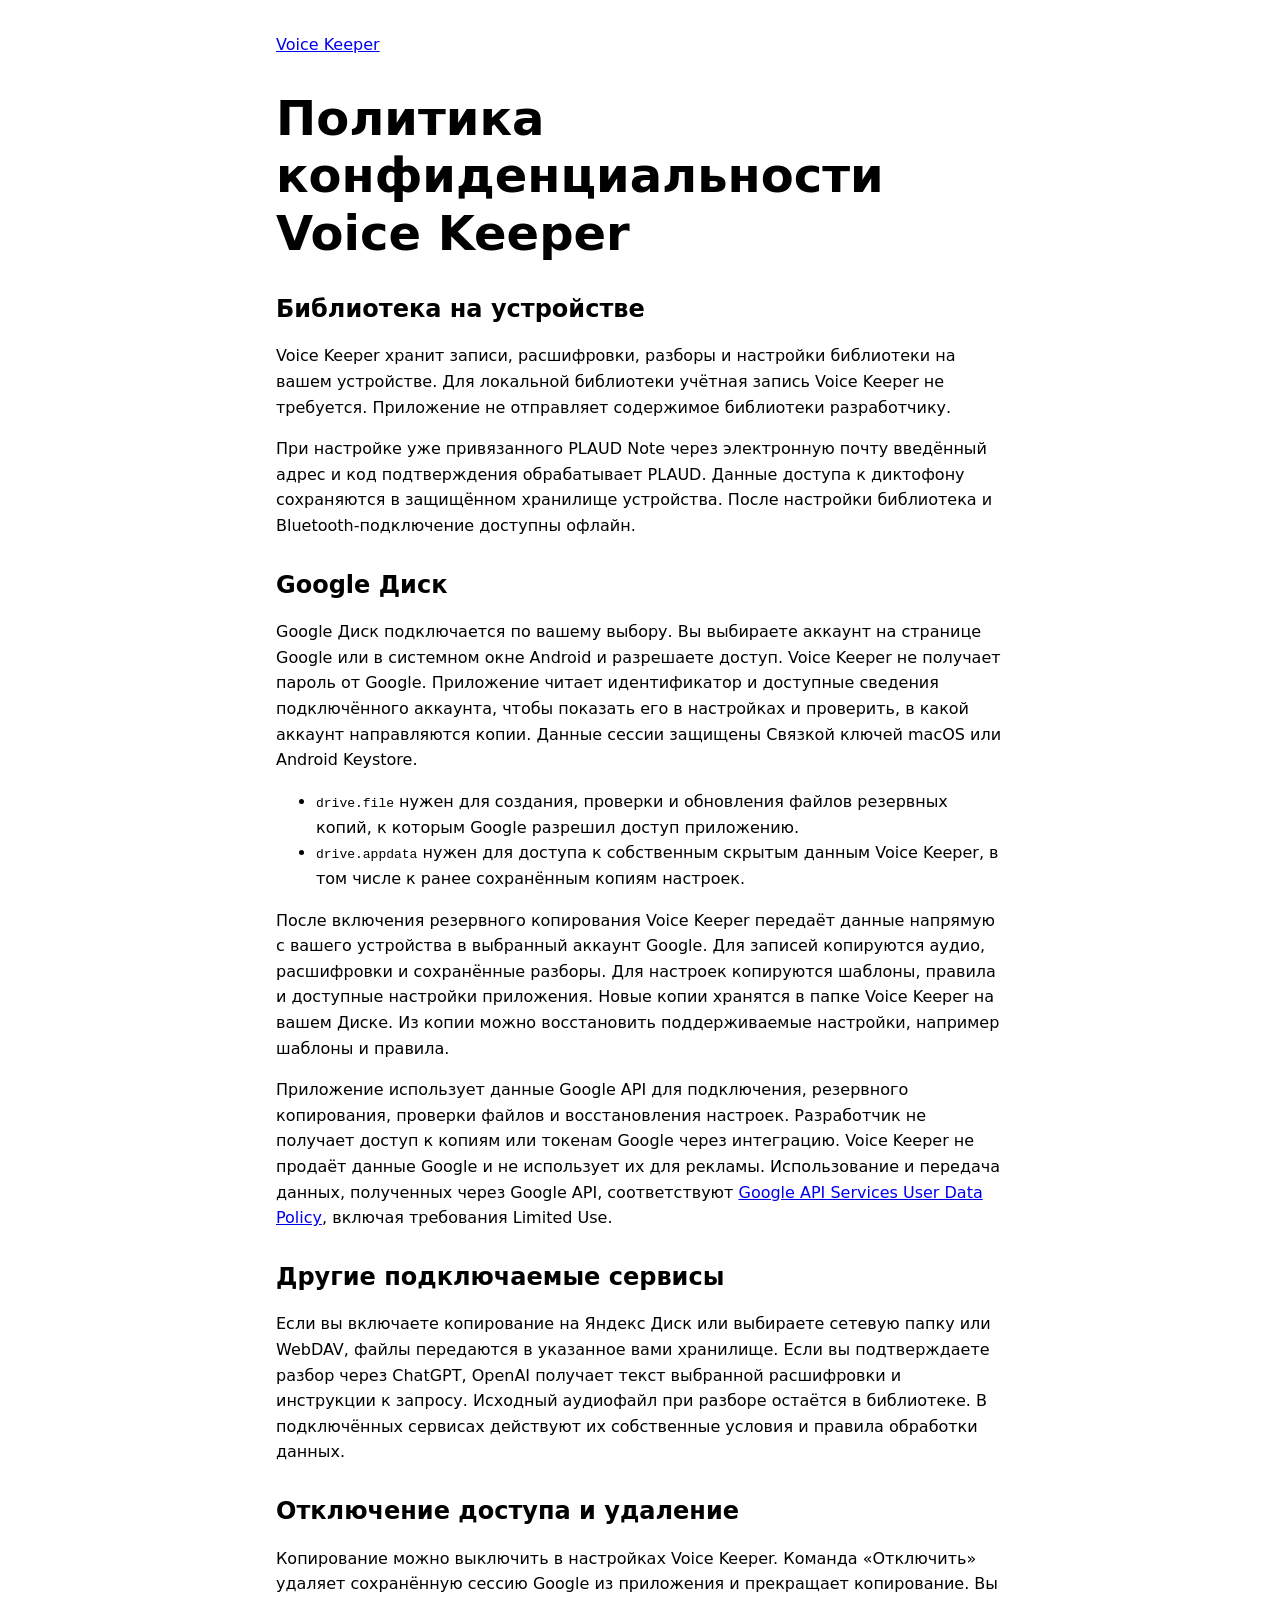
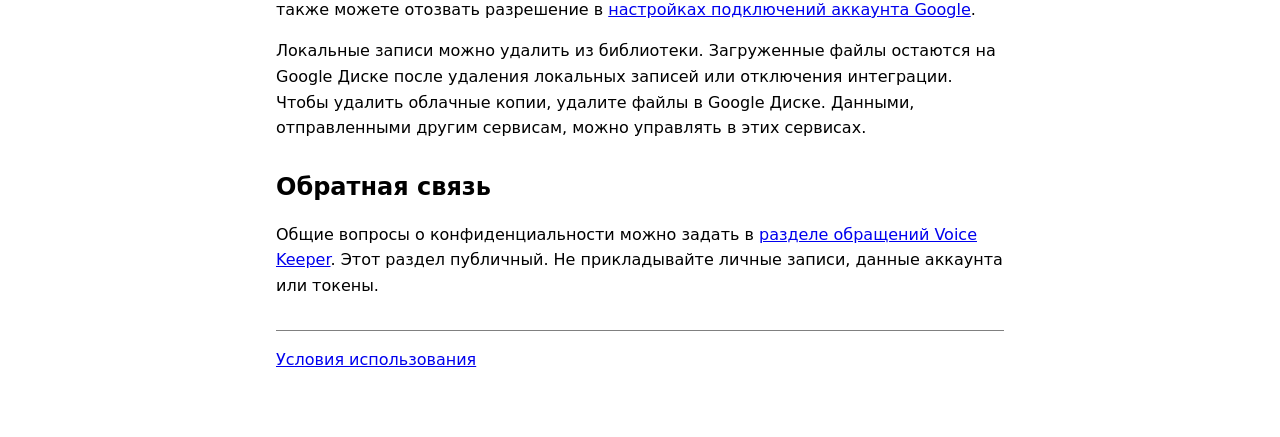
==== privacy.html @ 978549e9 "Publish Voice Keeper landing and policies" ====
<!doctype html>
<html lang="ru">
<head>
  <meta charset="utf-8">
  <meta name="viewport" content="width=device-width, initial-scale=1">
  <title>Политика конфиденциальности — Voice Keeper</title>
  <link rel="stylesheet" href="./legal.css">
</head>
<body>
  <header><a href="./">Voice Keeper</a></header>
  <main>
    <h1>Политика конфиденциальности Voice Keeper</h1>

    <h2>Библиотека на устройстве</h2>
    <p>Voice Keeper хранит записи, расшифровки, разборы и настройки библиотеки на вашем устройстве. Для локальной библиотеки учётная запись Voice Keeper не требуется. Приложение не отправляет содержимое библиотеки разработчику.</p>
    <p>При настройке уже привязанного PLAUD Note через электронную почту введённый адрес и код подтверждения обрабатывает PLAUD. Данные доступа к диктофону сохраняются в защищённом хранилище устройства. После настройки библиотека и Bluetooth-подключение доступны офлайн.</p>

    <h2>Google Диск</h2>
    <p>Google Диск подключается по вашему выбору. Вы выбираете аккаунт на странице Google или в системном окне Android и разрешаете доступ. Voice Keeper не получает пароль от Google. Приложение читает идентификатор и доступные сведения подключённого аккаунта, чтобы показать его в настройках и проверить, в какой аккаунт направляются копии. Данные сессии защищены Связкой ключей macOS или Android Keystore.</p>
    <ul>
      <li><code>drive.file</code> нужен для создания, проверки и обновления файлов резервных копий, к которым Google разрешил доступ приложению.</li>
      <li><code>drive.appdata</code> нужен для доступа к собственным скрытым данным Voice Keeper, в том числе к ранее сохранённым копиям настроек.</li>
    </ul>
    <p>После включения резервного копирования Voice Keeper передаёт данные напрямую с вашего устройства в выбранный аккаунт Google. Для записей копируются аудио, расшифровки и сохранённые разборы. Для настроек копируются шаблоны, правила и доступные настройки приложения. Новые копии хранятся в папке Voice Keeper на вашем Диске. Из копии можно восстановить поддерживаемые настройки, например шаблоны и правила.</p>
    <p>Приложение использует данные Google API для подключения, резервного копирования, проверки файлов и восстановления настроек. Разработчик не получает доступ к копиям или токенам Google через интеграцию. Voice Keeper не продаёт данные Google и не использует их для рекламы. Использование и передача данных, полученных через Google API, соответствуют <a href="https://developers.google.com/terms/api-services-user-data-policy">Google API Services User Data Policy</a>, включая требования Limited Use.</p>

    <h2>Другие подключаемые сервисы</h2>
    <p>Если вы включаете копирование на Яндекс Диск или выбираете сетевую папку или WebDAV, файлы передаются в указанное вами хранилище. Если вы подтверждаете разбор через ChatGPT, OpenAI получает текст выбранной расшифровки и инструкции к запросу. Исходный аудиофайл при разборе остаётся в библиотеке. В подключённых сервисах действуют их собственные условия и правила обработки данных.</p>

    <h2>Отключение доступа и удаление</h2>
    <p>Копирование можно выключить в настройках Voice Keeper. Команда «Отключить» удаляет сохранённую сессию Google из приложения и прекращает копирование. Вы также можете отозвать разрешение в <a href="https://myaccount.google.com/connections">настройках подключений аккаунта Google</a>.</p>
    <p>Локальные записи можно удалить из библиотеки. Загруженные файлы остаются на Google Диске после удаления локальных записей или отключения интеграции. Чтобы удалить облачные копии, удалите файлы в Google Диске. Данными, отправленными другим сервисам, можно управлять в этих сервисах.</p>

    <h2>Обратная связь</h2>
    <p>Общие вопросы о конфиденциальности можно задать в <a href="https://github.com/akurach/voice-keeper-site/issues">разделе обращений Voice Keeper</a>. Этот раздел публичный. Не прикладывайте личные записи, данные аккаунта или токены.</p>
  </main>
  <footer><a href="./terms.html">Условия использования</a></footer>
</body>
</html>
---- legal.css ----
:root {
  color-scheme: light dark;
  font: 100%/1.6 system-ui, sans-serif;
}

body {
  box-sizing: border-box;
  max-width: 48rem;
  margin: 0 auto;
  padding: 2rem 1.25rem 4rem;
  background: Canvas;
  color: CanvasText;
}

h1, h2 { line-height: 1.2; }
h1 { font-size: clamp(2rem, 6vw, 3rem); }
h2 { margin-top: 2rem; }
code { overflow-wrap: anywhere; }
footer { border-top: 1px solid GrayText; margin-top: 2rem; padding-top: 1rem; }
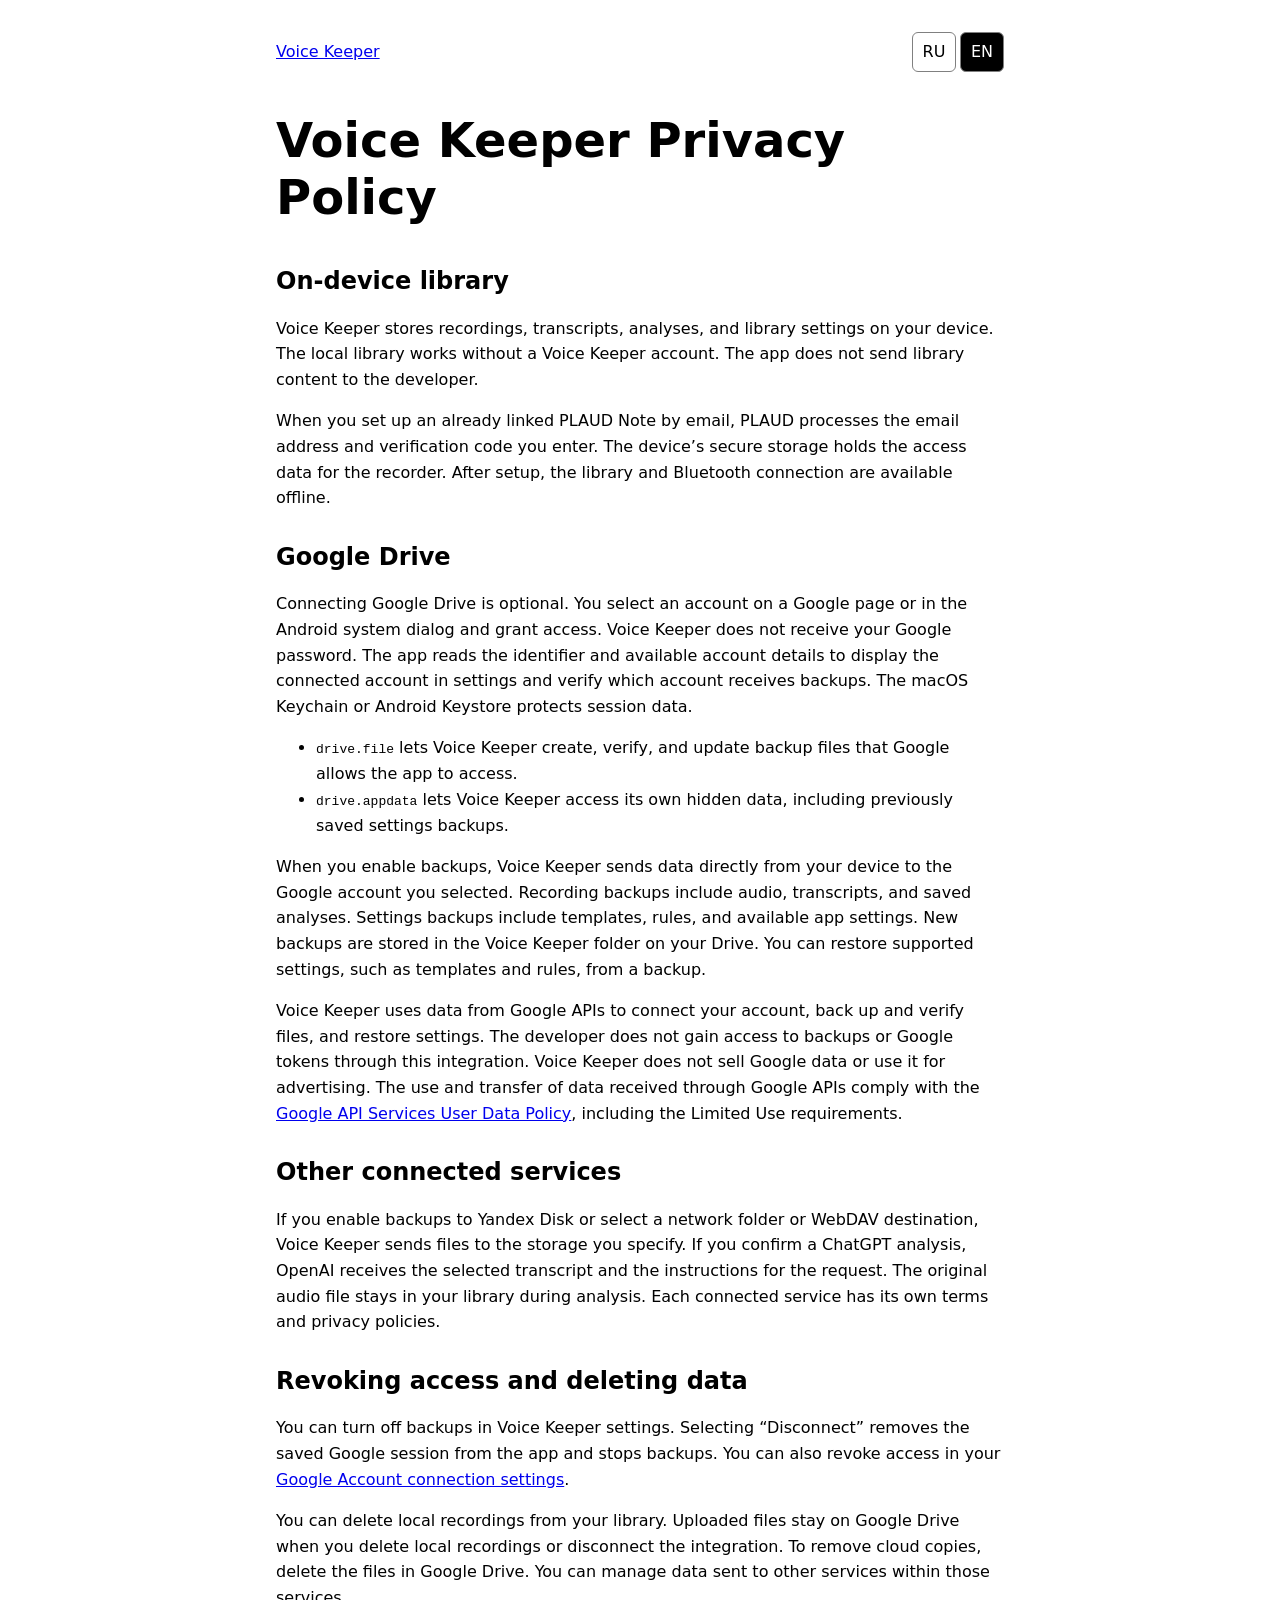
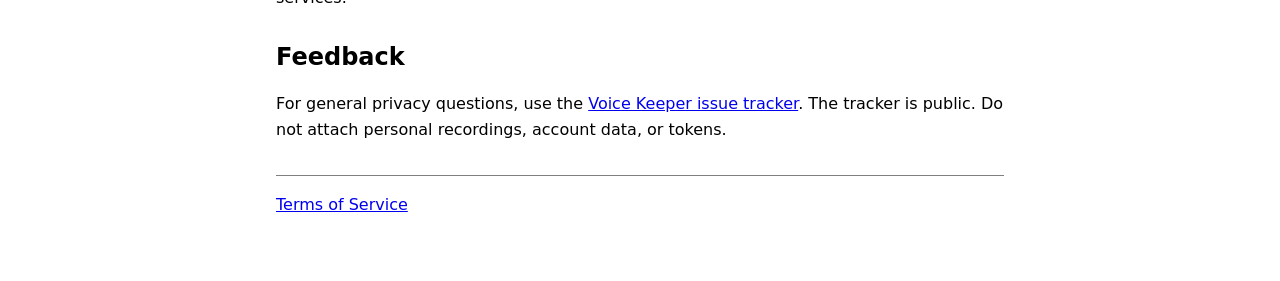
==== commit f49d1914: "Localize landing and policies in Russian and English" ====
--- a/privacy.html
+++ b/privacy.html
@@ -5,35 +5,74 @@
   <meta name="viewport" content="width=device-width, initial-scale=1">
   <title>Политика конфиденциальности — Voice Keeper</title>
   <link rel="stylesheet" href="./legal.css">
+  <script src="./language.js"></script>
 </head>
 <body>
-  <header><a href="./">Voice Keeper</a></header>
+  <header>
+    <a href="./">Voice Keeper</a>
+    <div class="language-picker" role="group" aria-label="Язык" data-language-picker>
+      <button type="button" data-lang="ru" lang="ru" aria-label="Русский" aria-pressed="true">RU</button>
+      <button type="button" data-lang="en" lang="en" aria-label="English" aria-pressed="false">EN</button>
+    </div>
+  </header>
   <main>
-    <h1>Политика конфиденциальности Voice Keeper</h1>
+    <article lang="ru" data-language-panel>
+      <h1>Политика конфиденциальности Voice Keeper</h1>
 
-    <h2>Библиотека на устройстве</h2>
-    <p>Voice Keeper хранит записи, расшифровки, разборы и настройки библиотеки на вашем устройстве. Для локальной библиотеки учётная запись Voice Keeper не требуется. Приложение не отправляет содержимое библиотеки разработчику.</p>
-    <p>При настройке уже привязанного PLAUD Note через электронную почту введённый адрес и код подтверждения обрабатывает PLAUD. Данные доступа к диктофону сохраняются в защищённом хранилище устройства. После настройки библиотека и Bluetooth-подключение доступны офлайн.</p>
+      <h2>Библиотека на устройстве</h2>
+      <p>Voice Keeper хранит записи, расшифровки, разборы и настройки библиотеки на вашем устройстве. Для локальной библиотеки учётная запись Voice Keeper не требуется. Приложение не отправляет содержимое библиотеки разработчику.</p>
+      <p>При настройке уже привязанного PLAUD Note через электронную почту введённый адрес и код подтверждения обрабатывает PLAUD. Данные доступа к диктофону сохраняются в защищённом хранилище устройства. После настройки библиотека и Bluetooth-подключение доступны офлайн.</p>
 
-    <h2>Google Диск</h2>
-    <p>Google Диск подключается по вашему выбору. Вы выбираете аккаунт на странице Google или в системном окне Android и разрешаете доступ. Voice Keeper не получает пароль от Google. Приложение читает идентификатор и доступные сведения подключённого аккаунта, чтобы показать его в настройках и проверить, в какой аккаунт направляются копии. Данные сессии защищены Связкой ключей macOS или Android Keystore.</p>
-    <ul>
-      <li><code>drive.file</code> нужен для создания, проверки и обновления файлов резервных копий, к которым Google разрешил доступ приложению.</li>
-      <li><code>drive.appdata</code> нужен для доступа к собственным скрытым данным Voice Keeper, в том числе к ранее сохранённым копиям настроек.</li>
-    </ul>
-    <p>После включения резервного копирования Voice Keeper передаёт данные напрямую с вашего устройства в выбранный аккаунт Google. Для записей копируются аудио, расшифровки и сохранённые разборы. Для настроек копируются шаблоны, правила и доступные настройки приложения. Новые копии хранятся в папке Voice Keeper на вашем Диске. Из копии можно восстановить поддерживаемые настройки, например шаблоны и правила.</p>
-    <p>Приложение использует данные Google API для подключения, резервного копирования, проверки файлов и восстановления настроек. Разработчик не получает доступ к копиям или токенам Google через интеграцию. Voice Keeper не продаёт данные Google и не использует их для рекламы. Использование и передача данных, полученных через Google API, соответствуют <a href="https://developers.google.com/terms/api-services-user-data-policy">Google API Services User Data Policy</a>, включая требования Limited Use.</p>
+      <h2>Google Диск</h2>
+      <p>Google Диск подключается по вашему выбору. Вы выбираете аккаунт на странице Google или в системном окне Android и разрешаете доступ. Voice Keeper не получает пароль от Google. Приложение читает идентификатор и доступные сведения подключённого аккаунта, чтобы показать его в настройках и проверить, в какой аккаунт направляются копии. Данные сессии защищены Связкой ключей macOS или Android Keystore.</p>
+      <ul>
+        <li><code>drive.file</code> нужен для создания, проверки и обновления файлов резервных копий, к которым Google разрешил доступ приложению.</li>
+        <li><code>drive.appdata</code> нужен для доступа к собственным скрытым данным Voice Keeper, в том числе к ранее сохранённым копиям настроек.</li>
+      </ul>
+      <p>После включения резервного копирования Voice Keeper передаёт данные напрямую с вашего устройства в выбранный аккаунт Google. Для записей копируются аудио, расшифровки и сохранённые разборы. Для настроек копируются шаблоны, правила и доступные настройки приложения. Новые копии хранятся в папке Voice Keeper на вашем Диске. Из копии можно восстановить поддерживаемые настройки, например шаблоны и правила.</p>
+      <p>Приложение использует данные Google API для подключения, резервного копирования, проверки файлов и восстановления настроек. Разработчик не получает доступ к копиям или токенам Google через интеграцию. Voice Keeper не продаёт данные Google и не использует их для рекламы. Использование и передача данных, полученных через Google API, соответствуют <a href="https://developers.google.com/terms/api-services-user-data-policy">Google API Services User Data Policy</a>, включая требования Limited Use.</p>
 
-    <h2>Другие подключаемые сервисы</h2>
-    <p>Если вы включаете копирование на Яндекс Диск или выбираете сетевую папку или WebDAV, файлы передаются в указанное вами хранилище. Если вы подтверждаете разбор через ChatGPT, OpenAI получает текст выбранной расшифровки и инструкции к запросу. Исходный аудиофайл при разборе остаётся в библиотеке. В подключённых сервисах действуют их собственные условия и правила обработки данных.</p>
+      <h2>Другие подключаемые сервисы</h2>
+      <p>Если вы включаете копирование на Яндекс Диск или выбираете сетевую папку или WebDAV, файлы передаются в указанное вами хранилище. Если вы подтверждаете разбор через ChatGPT, OpenAI получает текст выбранной расшифровки и инструкции к запросу. Исходный аудиофайл при разборе остаётся в библиотеке. В подключённых сервисах действуют их собственные условия и правила обработки данных.</p>
 
-    <h2>Отключение доступа и удаление</h2>
-    <p>Копирование можно выключить в настройках Voice Keeper. Команда «Отключить» удаляет сохранённую сессию Google из приложения и прекращает копирование. Вы также можете отозвать разрешение в <a href="https://myaccount.google.com/connections">настройках подключений аккаунта Google</a>.</p>
-    <p>Локальные записи можно удалить из библиотеки. Загруженные файлы остаются на Google Диске после удаления локальных записей или отключения интеграции. Чтобы удалить облачные копии, удалите файлы в Google Диске. Данными, отправленными другим сервисам, можно управлять в этих сервисах.</p>
+      <h2>Отключение доступа и удаление</h2>
+      <p>Копирование можно выключить в настройках Voice Keeper. Команда «Отключить» удаляет сохранённую сессию Google из приложения и прекращает копирование. Вы также можете отозвать разрешение в <a href="https://myaccount.google.com/connections">настройках подключений аккаунта Google</a>.</p>
+      <p>Локальные записи можно удалить из библиотеки. Загруженные файлы остаются на Google Диске после удаления локальных записей или отключения интеграции. Чтобы удалить облачные копии, удалите файлы в Google Диске. Данными, отправленными другим сервисам, можно управлять в этих сервисах.</p>
 
-    <h2>Обратная связь</h2>
-    <p>Общие вопросы о конфиденциальности можно задать в <a href="https://github.com/akurach/voice-keeper-site/issues">разделе обращений Voice Keeper</a>. Этот раздел публичный. Не прикладывайте личные записи, данные аккаунта или токены.</p>
+      <h2>Обратная связь</h2>
+      <p>Общие вопросы о конфиденциальности можно задать в <a href="https://github.com/akurach/voice-keeper-site/issues">разделе обращений Voice Keeper</a>. Этот раздел публичный. Не прикладывайте личные записи, данные аккаунта или токены.</p>
+    </article>
+    <article lang="en" data-language-panel hidden>
+      <h1>Voice Keeper Privacy Policy</h1>
+
+      <h2>On-device library</h2>
+      <p>Voice Keeper stores recordings, transcripts, analyses, and library settings on your device. The local library works without a Voice Keeper account. The app does not send library content to the developer.</p>
+      <p>When you set up an already linked PLAUD Note by email, PLAUD processes the email address and verification code you enter. The device’s secure storage holds the access data for the recorder. After setup, the library and Bluetooth connection are available offline.</p>
+
+      <h2>Google Drive</h2>
+      <p>Connecting Google Drive is optional. You select an account on a Google page or in the Android system dialog and grant access. Voice Keeper does not receive your Google password. The app reads the identifier and available account details to display the connected account in settings and verify which account receives backups. The macOS Keychain or Android Keystore protects session data.</p>
+      <ul>
+        <li><code>drive.file</code> lets Voice Keeper create, verify, and update backup files that Google allows the app to access.</li>
+        <li><code>drive.appdata</code> lets Voice Keeper access its own hidden data, including previously saved settings backups.</li>
+      </ul>
+      <p>When you enable backups, Voice Keeper sends data directly from your device to the Google account you selected. Recording backups include audio, transcripts, and saved analyses. Settings backups include templates, rules, and available app settings. New backups are stored in the Voice Keeper folder on your Drive. You can restore supported settings, such as templates and rules, from a backup.</p>
+      <p>Voice Keeper uses data from Google APIs to connect your account, back up and verify files, and restore settings. The developer does not gain access to backups or Google tokens through this integration. Voice Keeper does not sell Google data or use it for advertising. The use and transfer of data received through Google APIs comply with the <a href="https://developers.google.com/terms/api-services-user-data-policy">Google API Services User Data Policy</a>, including the Limited Use requirements.</p>
+
+      <h2>Other connected services</h2>
+      <p>If you enable backups to Yandex Disk or select a network folder or WebDAV destination, Voice Keeper sends files to the storage you specify. If you confirm a ChatGPT analysis, OpenAI receives the selected transcript and the instructions for the request. The original audio file stays in your library during analysis. Each connected service has its own terms and privacy policies.</p>
+
+      <h2>Revoking access and deleting data</h2>
+      <p>You can turn off backups in Voice Keeper settings. Selecting “Disconnect” removes the saved Google session from the app and stops backups. You can also revoke access in your <a href="https://myaccount.google.com/connections">Google Account connection settings</a>.</p>
+      <p>You can delete local recordings from your library. Uploaded files stay on Google Drive when you delete local recordings or disconnect the integration. To remove cloud copies, delete the files in Google Drive. You can manage data sent to other services within those services.</p>
+
+      <h2>Feedback</h2>
+      <p>For general privacy questions, use the <a href="https://github.com/akurach/voice-keeper-site/issues">Voice Keeper issue tracker</a>. The tracker is public. Do not attach personal recordings, account data, or tokens.</p>
+    </article>
   </main>
-  <footer><a href="./terms.html">Условия использования</a></footer>
+  <footer>
+    <a lang="ru" data-language-panel href="./terms.html">Условия использования</a>
+    <a lang="en" data-language-panel href="./terms.html" hidden>Terms of Service</a>
+  </footer>
+  <script>voiceKeeperLanguage.bind();</script>
 </body>
 </html>
--- a/legal.css
+++ b/legal.css
@@ -17,3 +17,32 @@
 h2 { margin-top: 2rem; }
 code { overflow-wrap: anywhere; }
 footer { border-top: 1px solid GrayText; margin-top: 2rem; padding-top: 1rem; }
+
+header {
+  display: flex;
+  align-items: center;
+  justify-content: space-between;
+  flex-wrap: wrap;
+  gap: 0.75rem;
+}
+
+.language-picker {
+  display: flex;
+  gap: 0.25rem;
+}
+
+.language-picker button {
+  font: inherit;
+  color: inherit;
+  min-height: 2.5rem;
+  min-width: 2.75rem;
+  border: 1px solid GrayText;
+  border-radius: 0.375rem;
+  background: Canvas;
+  cursor: pointer;
+}
+
+.language-picker button[aria-pressed="true"] {
+  background: CanvasText;
+  color: Canvas;
+}
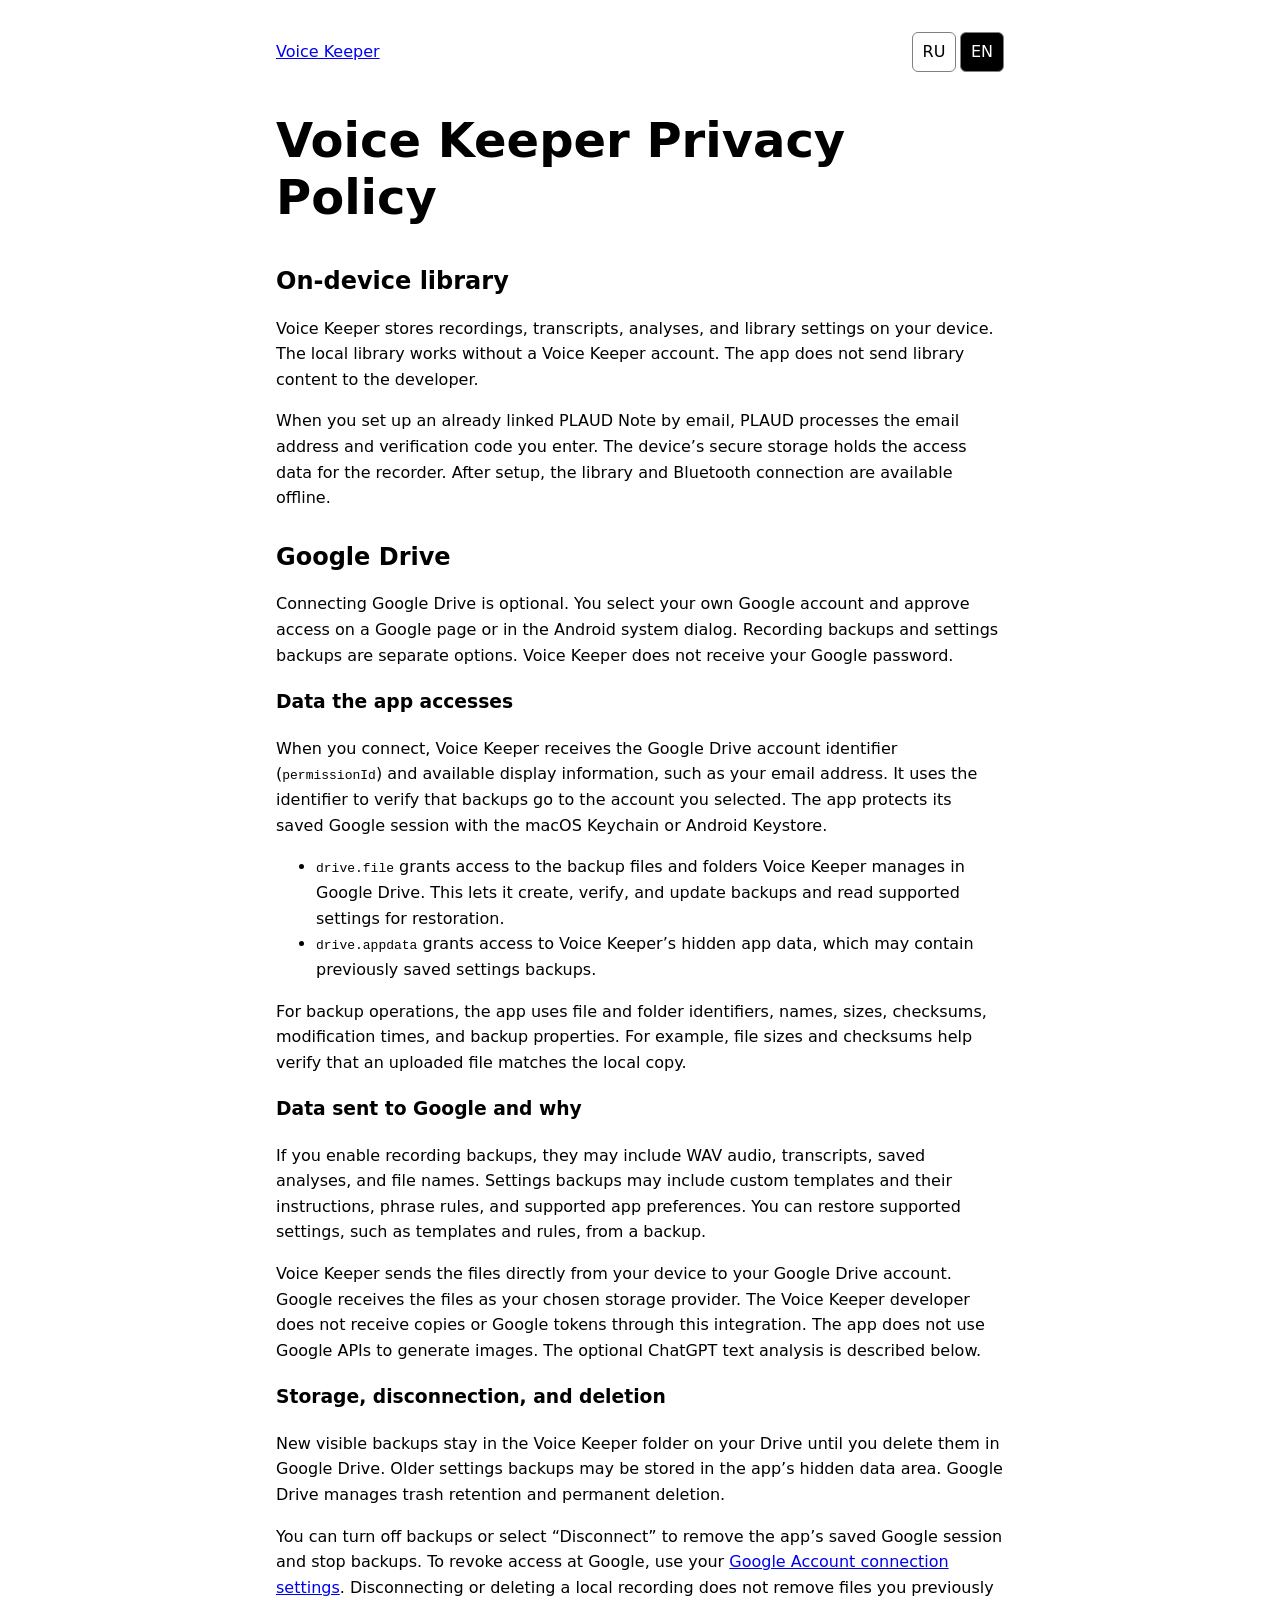
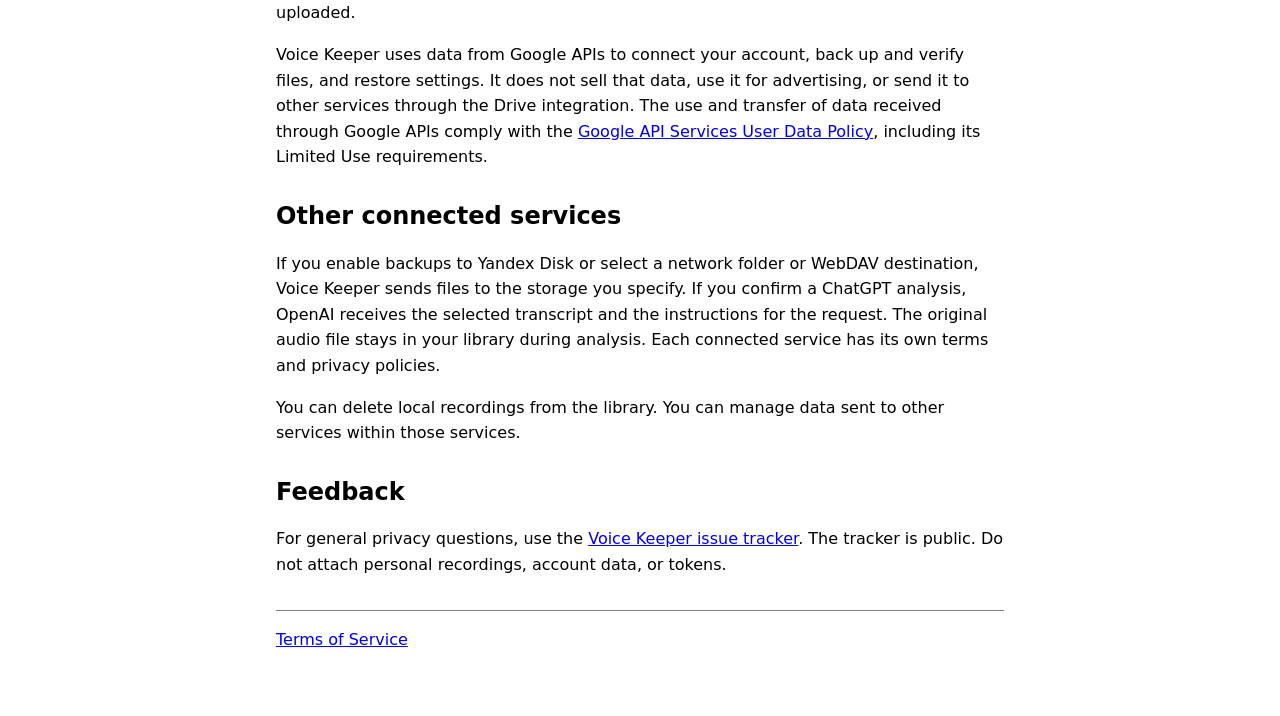
==== commit 986752f6: "Clarify Google Drive disclosures for OAuth review" ====
--- a/privacy.html
+++ b/privacy.html
@@ -1,22 +1,23 @@
 <!doctype html>
-<html lang="ru">
+<html lang="en">
 <head>
   <meta charset="utf-8">
   <meta name="viewport" content="width=device-width, initial-scale=1">
-  <title>Политика конфиденциальности — Voice Keeper</title>
+  <title>Voice Keeper Privacy Policy</title>
+  <link rel="canonical" href="https://voicekeeper.kurach.me/privacy.html">
   <link rel="stylesheet" href="./legal.css">
   <script src="./language.js"></script>
 </head>
 <body>
   <header>
     <a href="./">Voice Keeper</a>
-    <div class="language-picker" role="group" aria-label="Язык" data-language-picker>
-      <button type="button" data-lang="ru" lang="ru" aria-label="Русский" aria-pressed="true">RU</button>
-      <button type="button" data-lang="en" lang="en" aria-label="English" aria-pressed="false">EN</button>
+    <div class="language-picker" role="group" aria-label="Language" data-language-picker>
+      <button type="button" data-lang="ru" lang="ru" aria-label="Русский" aria-pressed="false">RU</button>
+      <button type="button" data-lang="en" lang="en" aria-label="English" aria-pressed="true">EN</button>
     </div>
   </header>
   <main>
-    <article lang="ru" data-language-panel>
+    <article lang="ru" data-language-panel hidden>
       <h1>Политика конфиденциальности Voice Keeper</h1>
 
       <h2>Библиотека на устройстве</h2>
@@ -24,25 +25,35 @@
       <p>При настройке уже привязанного PLAUD Note через электронную почту введённый адрес и код подтверждения обрабатывает PLAUD. Данные доступа к диктофону сохраняются в защищённом хранилище устройства. После настройки библиотека и Bluetooth-подключение доступны офлайн.</p>
 
       <h2>Google Диск</h2>
-      <p>Google Диск подключается по вашему выбору. Вы выбираете аккаунт на странице Google или в системном окне Android и разрешаете доступ. Voice Keeper не получает пароль от Google. Приложение читает идентификатор и доступные сведения подключённого аккаунта, чтобы показать его в настройках и проверить, в какой аккаунт направляются копии. Данные сессии защищены Связкой ключей macOS или Android Keystore.</p>
+      <p>Подключение Google Диска необязательно. Вы выбираете свой аккаунт Google и подтверждаете разрешения на странице Google или в системном окне Android. Копирование записей и копирование настроек включаются отдельно. Voice Keeper не получает пароль от Google.</p>
+
+      <h3>К каким данным приложение получает доступ</h3>
+      <p>При подключении Voice Keeper получает идентификатор аккаунта Google Диска (<code>permissionId</code>) и доступные данные для его отображения, например электронную почту. Идентификатор нужен, чтобы проверять, что резервные копии записываются в выбранный аккаунт. Сохранённая приложением сессия защищена Связкой ключей macOS или Android Keystore.</p>
       <ul>
-        <li><code>drive.file</code> нужен для создания, проверки и обновления файлов резервных копий, к которым Google разрешил доступ приложению.</li>
-        <li><code>drive.appdata</code> нужен для доступа к собственным скрытым данным Voice Keeper, в том числе к ранее сохранённым копиям настроек.</li>
+        <li><code>drive.file</code> даёт доступ к файлам и папкам резервных копий, которыми Voice Keeper управляет в Google Диске. Он нужен, чтобы создавать, проверять, обновлять копии и читать поддерживаемые настройки для восстановления.</li>
+        <li><code>drive.appdata</code> даёт доступ к скрытой области данных Voice Keeper, где могут находиться ранее сохранённые копии настроек.</li>
       </ul>
-      <p>После включения резервного копирования Voice Keeper передаёт данные напрямую с вашего устройства в выбранный аккаунт Google. Для записей копируются аудио, расшифровки и сохранённые разборы. Для настроек копируются шаблоны, правила и доступные настройки приложения. Новые копии хранятся в папке Voice Keeper на вашем Диске. Из копии можно восстановить поддерживаемые настройки, например шаблоны и правила.</p>
-      <p>Приложение использует данные Google API для подключения, резервного копирования, проверки файлов и восстановления настроек. Разработчик не получает доступ к копиям или токенам Google через интеграцию. Voice Keeper не продаёт данные Google и не использует их для рекламы. Использование и передача данных, полученных через Google API, соответствуют <a href="https://developers.google.com/terms/api-services-user-data-policy">Google API Services User Data Policy</a>, включая требования Limited Use.</p>
+      <p>Для резервного копирования приложение использует идентификаторы файлов и папок, имена, размер, контрольные суммы, время изменения и свойства резервной копии. Например, размер и контрольные суммы помогают проверить, что загруженный файл совпадает с локальной копией.</p>
+
+      <h3>Какие данные передаются Google и зачем</h3>
+      <p>При включённом копировании записи могут включать WAV-аудио, расшифровки, сохранённые разборы и названия файлов. Копия настроек может включать пользовательские шаблоны с инструкциями, правила по фразам и поддерживаемые настройки приложения. Из копии можно восстановить поддерживаемые настройки, например шаблоны и правила.</p>
+      <p>Приложение передаёт эти файлы напрямую с устройства в ваш аккаунт Google Диска. Google получает файлы как выбранный вами провайдер хранения. Разработчик Voice Keeper не получает копии или токены Google через эту интеграцию. Приложение не использует Google API для создания изображений. Необязательный текстовый разбор через ChatGPT описан ниже.</p>
+
+      <h3>Хранение, отключение и удаление</h3>
+      <p>Новые видимые копии хранятся в папке Voice Keeper на вашем Диске, пока вы не удалите их в Google Диске. Более ранние копии настроек могут находиться в скрытой области данных приложения. Сроки хранения в корзине и окончательного удаления определяет Google Диск.</p>
+      <p>Вы можете выключить копирование или выбрать «Отключить», чтобы удалить сохранённую сессию Google из приложения и прекратить копирование. Чтобы отозвать разрешение у Google, используйте <a href="https://myaccount.google.com/connections">настройки подключений аккаунта</a>. Отключение и удаление локальной записи не удаляют уже загруженные файлы.</p>
+
+      <p>Voice Keeper использует данные Google API для подключения аккаунта, резервного копирования, проверки файлов и восстановления настроек. Приложение не продаёт эти данные, не использует их для рекламы и не передаёт другим сервисам через интеграцию с Диском. Использование и передача данных, полученных через Google API, соответствуют <a href="https://developers.google.com/terms/api-services-user-data-policy">Google API Services User Data Policy</a>, включая требования Limited Use.</p>
 
       <h2>Другие подключаемые сервисы</h2>
       <p>Если вы включаете копирование на Яндекс Диск или выбираете сетевую папку или WebDAV, файлы передаются в указанное вами хранилище. Если вы подтверждаете разбор через ChatGPT, OpenAI получает текст выбранной расшифровки и инструкции к запросу. Исходный аудиофайл при разборе остаётся в библиотеке. В подключённых сервисах действуют их собственные условия и правила обработки данных.</p>
 
-      <h2>Отключение доступа и удаление</h2>
-      <p>Копирование можно выключить в настройках Voice Keeper. Команда «Отключить» удаляет сохранённую сессию Google из приложения и прекращает копирование. Вы также можете отозвать разрешение в <a href="https://myaccount.google.com/connections">настройках подключений аккаунта Google</a>.</p>
-      <p>Локальные записи можно удалить из библиотеки. Загруженные файлы остаются на Google Диске после удаления локальных записей или отключения интеграции. Чтобы удалить облачные копии, удалите файлы в Google Диске. Данными, отправленными другим сервисам, можно управлять в этих сервисах.</p>
+      <p>Локальные записи можно удалять из библиотеки. Данными, отправленными в другие сервисы, можно управлять в этих сервисах.</p>
 
       <h2>Обратная связь</h2>
       <p>Общие вопросы о конфиденциальности можно задать в <a href="https://github.com/akurach/voice-keeper-site/issues">разделе обращений Voice Keeper</a>. Этот раздел публичный. Не прикладывайте личные записи, данные аккаунта или токены.</p>
     </article>
-    <article lang="en" data-language-panel hidden>
+    <article lang="en" data-language-panel>
       <h1>Voice Keeper Privacy Policy</h1>
 
       <h2>On-device library</h2>
@@ -50,28 +61,38 @@
       <p>When you set up an already linked PLAUD Note by email, PLAUD processes the email address and verification code you enter. The device’s secure storage holds the access data for the recorder. After setup, the library and Bluetooth connection are available offline.</p>
 
       <h2>Google Drive</h2>
-      <p>Connecting Google Drive is optional. You select an account on a Google page or in the Android system dialog and grant access. Voice Keeper does not receive your Google password. The app reads the identifier and available account details to display the connected account in settings and verify which account receives backups. The macOS Keychain or Android Keystore protects session data.</p>
+      <p>Connecting Google Drive is optional. You select your own Google account and approve access on a Google page or in the Android system dialog. Recording backups and settings backups are separate options. Voice Keeper does not receive your Google password.</p>
+
+      <h3>Data the app accesses</h3>
+      <p>When you connect, Voice Keeper receives the Google Drive account identifier (<code>permissionId</code>) and available display information, such as your email address. It uses the identifier to verify that backups go to the account you selected. The app protects its saved Google session with the macOS Keychain or Android Keystore.</p>
       <ul>
-        <li><code>drive.file</code> lets Voice Keeper create, verify, and update backup files that Google allows the app to access.</li>
-        <li><code>drive.appdata</code> lets Voice Keeper access its own hidden data, including previously saved settings backups.</li>
+        <li><code>drive.file</code> grants access to the backup files and folders Voice Keeper manages in Google Drive. This lets it create, verify, and update backups and read supported settings for restoration.</li>
+        <li><code>drive.appdata</code> grants access to Voice Keeper’s hidden app data, which may contain previously saved settings backups.</li>
       </ul>
-      <p>When you enable backups, Voice Keeper sends data directly from your device to the Google account you selected. Recording backups include audio, transcripts, and saved analyses. Settings backups include templates, rules, and available app settings. New backups are stored in the Voice Keeper folder on your Drive. You can restore supported settings, such as templates and rules, from a backup.</p>
-      <p>Voice Keeper uses data from Google APIs to connect your account, back up and verify files, and restore settings. The developer does not gain access to backups or Google tokens through this integration. Voice Keeper does not sell Google data or use it for advertising. The use and transfer of data received through Google APIs comply with the <a href="https://developers.google.com/terms/api-services-user-data-policy">Google API Services User Data Policy</a>, including the Limited Use requirements.</p>
+      <p>For backup operations, the app uses file and folder identifiers, names, sizes, checksums, modification times, and backup properties. For example, file sizes and checksums help verify that an uploaded file matches the local copy.</p>
+
+      <h3>Data sent to Google and why</h3>
+      <p>If you enable recording backups, they may include WAV audio, transcripts, saved analyses, and file names. Settings backups may include custom templates and their instructions, phrase rules, and supported app preferences. You can restore supported settings, such as templates and rules, from a backup.</p>
+      <p>Voice Keeper sends the files directly from your device to your Google Drive account. Google receives the files as your chosen storage provider. The Voice Keeper developer does not receive copies or Google tokens through this integration. The app does not use Google APIs to generate images. The optional ChatGPT text analysis is described below.</p>
+
+      <h3>Storage, disconnection, and deletion</h3>
+      <p>New visible backups stay in the Voice Keeper folder on your Drive until you delete them in Google Drive. Older settings backups may be stored in the app’s hidden data area. Google Drive manages trash retention and permanent deletion.</p>
+      <p>You can turn off backups or select “Disconnect” to remove the app’s saved Google session and stop backups. To revoke access at Google, use your <a href="https://myaccount.google.com/connections">Google Account connection settings</a>. Disconnecting or deleting a local recording does not remove files you previously uploaded.</p>
+
+      <p>Voice Keeper uses data from Google APIs to connect your account, back up and verify files, and restore settings. It does not sell that data, use it for advertising, or send it to other services through the Drive integration. The use and transfer of data received through Google APIs comply with the <a href="https://developers.google.com/terms/api-services-user-data-policy">Google API Services User Data Policy</a>, including its Limited Use requirements.</p>
 
       <h2>Other connected services</h2>
       <p>If you enable backups to Yandex Disk or select a network folder or WebDAV destination, Voice Keeper sends files to the storage you specify. If you confirm a ChatGPT analysis, OpenAI receives the selected transcript and the instructions for the request. The original audio file stays in your library during analysis. Each connected service has its own terms and privacy policies.</p>
 
-      <h2>Revoking access and deleting data</h2>
-      <p>You can turn off backups in Voice Keeper settings. Selecting “Disconnect” removes the saved Google session from the app and stops backups. You can also revoke access in your <a href="https://myaccount.google.com/connections">Google Account connection settings</a>.</p>
-      <p>You can delete local recordings from your library. Uploaded files stay on Google Drive when you delete local recordings or disconnect the integration. To remove cloud copies, delete the files in Google Drive. You can manage data sent to other services within those services.</p>
+      <p>You can delete local recordings from the library. You can manage data sent to other services within those services.</p>
 
       <h2>Feedback</h2>
       <p>For general privacy questions, use the <a href="https://github.com/akurach/voice-keeper-site/issues">Voice Keeper issue tracker</a>. The tracker is public. Do not attach personal recordings, account data, or tokens.</p>
     </article>
   </main>
   <footer>
-    <a lang="ru" data-language-panel href="./terms.html">Условия использования</a>
-    <a lang="en" data-language-panel href="./terms.html" hidden>Terms of Service</a>
+    <a lang="ru" data-language-panel href="./terms.html" hidden>Условия использования</a>
+    <a lang="en" data-language-panel href="./terms.html">Terms of Service</a>
   </footer>
   <script>voiceKeeperLanguage.bind();</script>
 </body>
